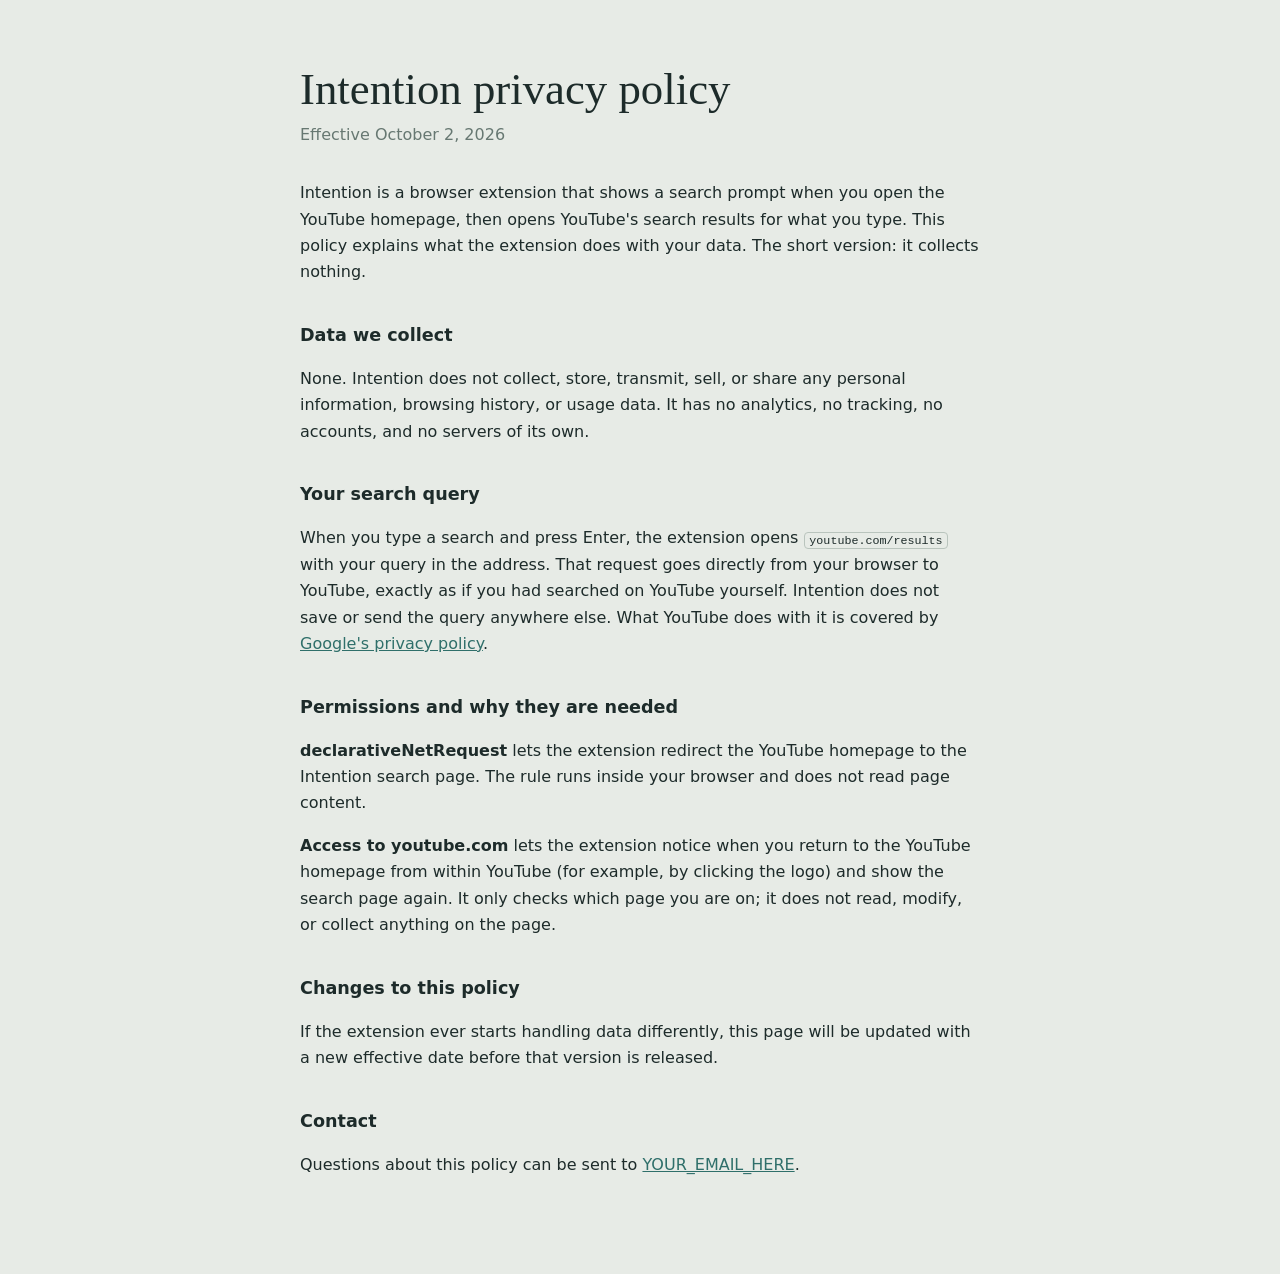
==== index.html @ 73f0d57f "added index file for Privacy Policy" ====
<!doctype html>
<html lang="en">
<head>
  <meta charset="utf-8">
  <meta name="viewport" content="width=device-width, initial-scale=1">
  <title>Intention: Privacy Policy</title>
  <style>
    :root { --bg:#E7EBE6; --ink:#1D2B2A; --muted:#677872; --line:#B9C4BD; --link:#2F6F6A; color-scheme: light dark; }
    @media (prefers-color-scheme: dark) { :root { --bg:#172120; --ink:#E3EAE5; --muted:#8FA29B; --line:#34443F; --link:#7FBFB6; } }
    body { margin:0; background:var(--bg); color:var(--ink);
      font-family:"Segoe UI Variable Text","Segoe UI",system-ui,-apple-system,sans-serif; line-height:1.65; }
    main { max-width:680px; margin:0 auto; padding:4rem 1.5rem 5rem; }
    h1 { font-family:"Iowan Old Style","Palatino Linotype",Palatino,Georgia,serif; font-weight:400;
      font-size:clamp(2rem,5vw,2.8rem); line-height:1.15; margin:0 0 .4rem; }
    h2 { font-size:1.1rem; margin:2.2rem 0 .4rem; }
    .date { color:var(--muted); margin:0 0 2rem; }
    a { color:var(--link); }
    code { font-size:.9em; padding:.05rem .3rem; border:1px solid var(--line); border-radius:4px; }
  </style>
</head>
<body>
<main>
  <h1>Intention privacy policy</h1>
  <p class="date">Effective October 2, 2026</p>

  <p>Intention is a browser extension that shows a search prompt when you open the YouTube homepage, then opens YouTube's search results for what you type. This policy explains what the extension does with your data. The short version: it collects nothing.</p>

  <h2>Data we collect</h2>
  <p>None. Intention does not collect, store, transmit, sell, or share any personal information, browsing history, or usage data. It has no analytics, no tracking, no accounts, and no servers of its own.</p>

  <h2>Your search query</h2>
  <p>When you type a search and press Enter, the extension opens <code>youtube.com/results</code> with your query in the address. That request goes directly from your browser to YouTube, exactly as if you had searched on YouTube yourself. Intention does not save or send the query anywhere else. What YouTube does with it is covered by <a href="https://policies.google.com/privacy">Google's privacy policy</a>.</p>

  <h2>Permissions and why they are needed</h2>
  <p><strong>declarativeNetRequest</strong> lets the extension redirect the YouTube homepage to the Intention search page. The rule runs inside your browser and does not read page content.</p>
  <p><strong>Access to youtube.com</strong> lets the extension notice when you return to the YouTube homepage from within YouTube (for example, by clicking the logo) and show the search page again. It only checks which page you are on; it does not read, modify, or collect anything on the page.</p>

  <h2>Changes to this policy</h2>
  <p>If the extension ever starts handling data differently, this page will be updated with a new effective date before that version is released.</p>

  <h2>Contact</h2>
  <p>Questions about this policy can be sent to <a href="mailto:YOUR_EMAIL_HERE">YOUR_EMAIL_HERE</a>.</p>
</main>
</body>
</html>
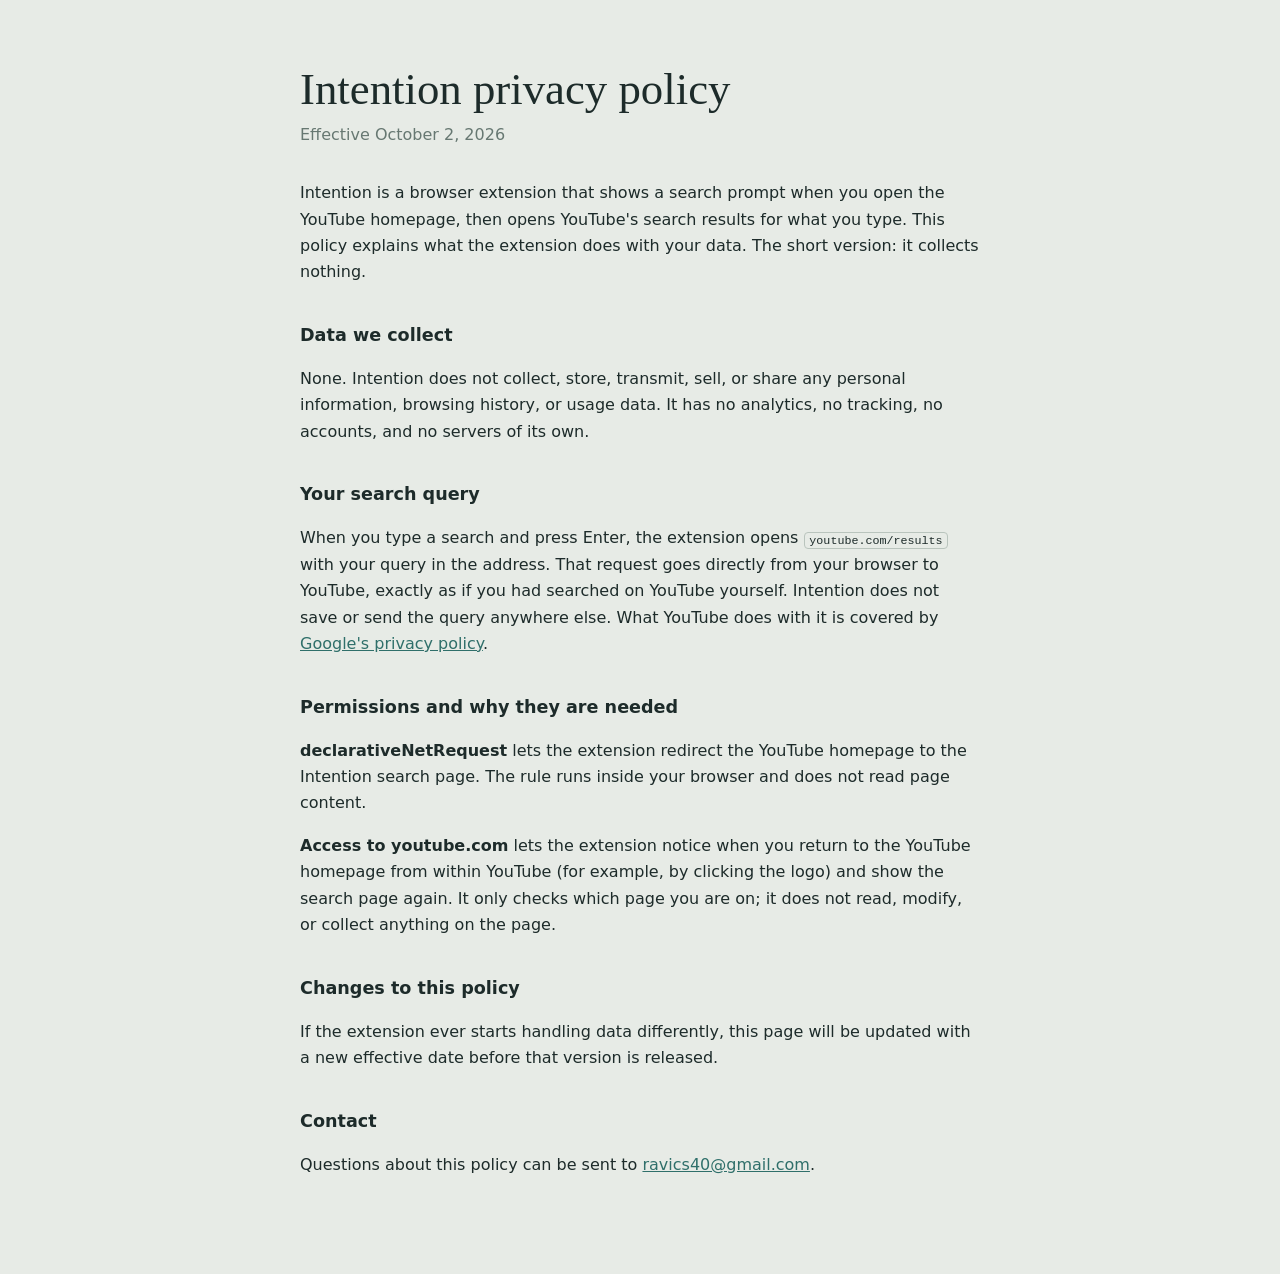
==== commit 0959efbd: "Update index.html" ====
--- a/index.html
+++ b/index.html
@@ -39,7 +39,7 @@
   <p>If the extension ever starts handling data differently, this page will be updated with a new effective date before that version is released.</p>
 
   <h2>Contact</h2>
-  <p>Questions about this policy can be sent to <a href="mailto:YOUR_EMAIL_HERE">YOUR_EMAIL_HERE</a>.</p>
+  <p>Questions about this policy can be sent to <a href="mailto:ravics40@gmail.com">ravics40@gmail.com</a>.</p>
 </main>
 </body>
 </html>
